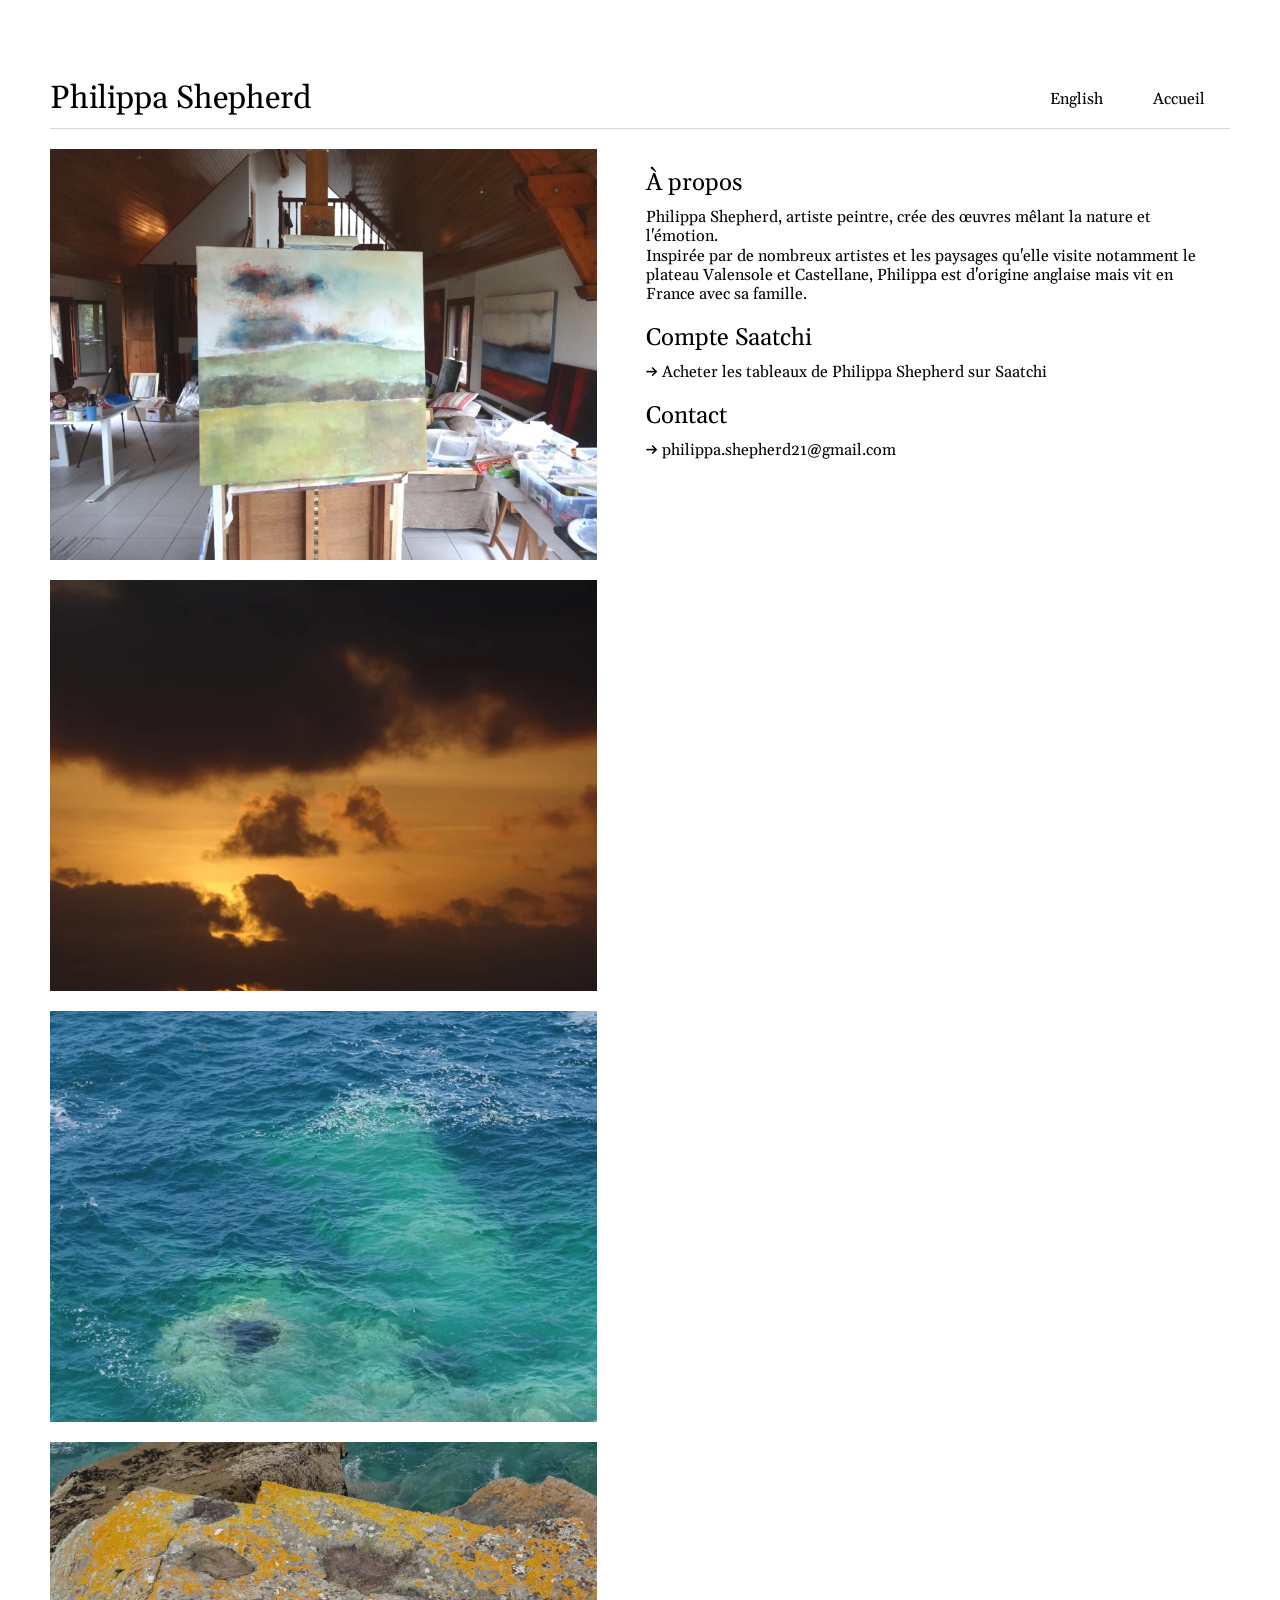
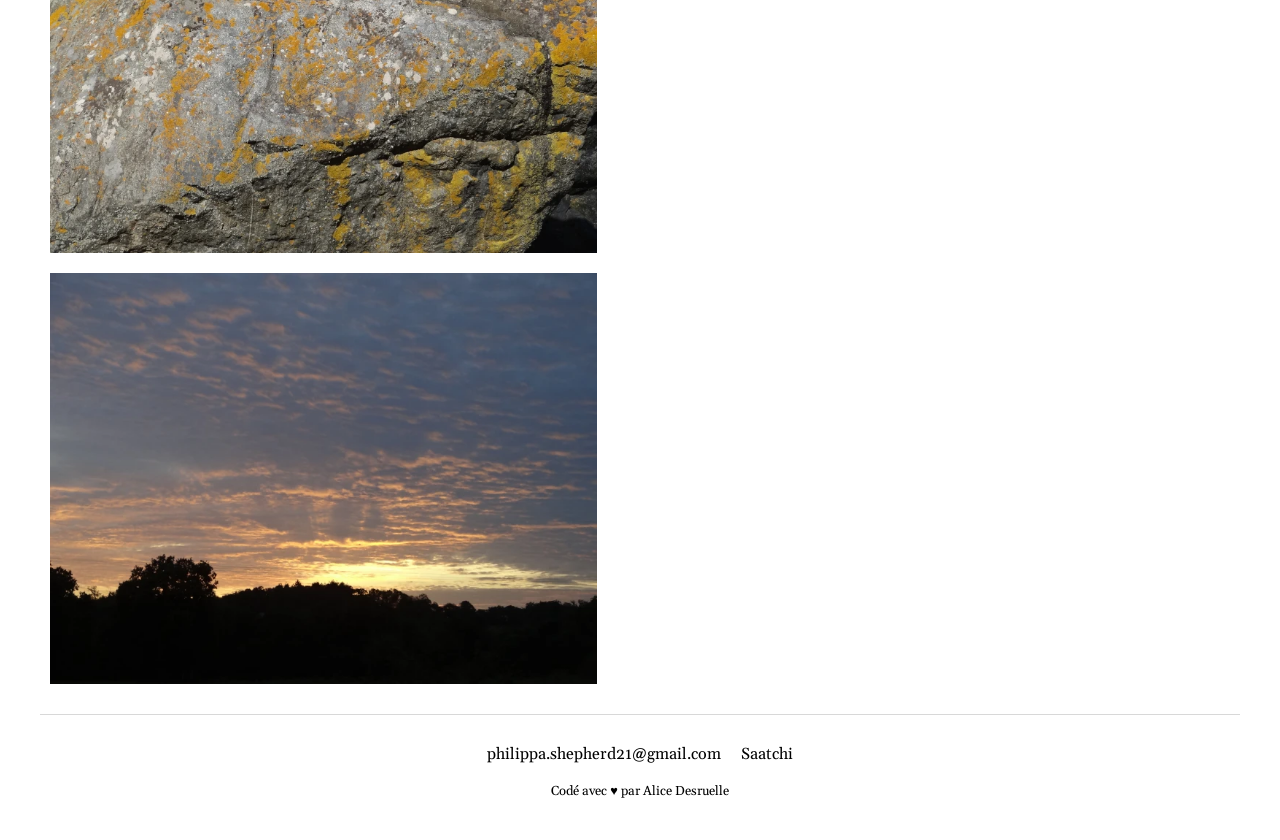
==== docs/a_propos.html @ d7d8f975 "first commit" ====
<!DOCTYPE HTML>
<html>
	<head>

		<!-- type de document, encodage des caractères -->
		<meta http-equiv="content-type" content="text/html; charset=utf-8">

		<!-- texte de description affiché par les moteurs de recherche -->
		<meta name="description" content="Philippa Shepherd, artiste peintre, crée des œuvres mêlant la nature et l'émotion.">

		<!-- ne pas empêcher le référencement -->
		<meta name="robots" content="index,follow">

		<meta property="og:title" content="Philippa Shepherd | Artiste">
		<meta property="og:description" content="Philippa Shepherd, artiste peintre, crée des œuvres mêlant la nature et l'émotion.">

		<!-- pour les mobiles -->
		<meta name="viewport" content="width=device-width, user-scalable=yes, initial-scale=1.0" />

		<!-- titre affiché dans l'onglet du navigateur et sur les moteurs de recherche -->
		<title>Philippa Shepherd | Artiste Peintre</title>

		<link rel="stylesheet" href="css/style.css">
		<link rel="stylesheet" href="splide-4.1.3/splide-4.1.3/dist/css/splide.min.css">

		<!-- liens vers les fichiers et librairies JavaScript -->
		<script src="js/jquery-3.7.1.min.js"></script>
		<script src="js/script.js"></script>
		
	</head>

	<body>

		<a id="top"></a>

		<header>
			<h1>Philippa Shepherd</h1>
			<ul class="menu_accueil">
				<li><a class="menu-item" href="about.html">English</a></li>
				<li><a class="menu-item" href="index.html">Accueil</a></li>
			</ul>
		</header>

		<main>
			
			<section class="page_propos">
				<div class="images_propos">
					<img src="images/inspirations/visuel_1.webp">
					<img src="images/inspirations/visuel_3.webp">
					<img src="images/inspirations/visuel_6.webp">
					<img src="images/inspirations/visuel_7.webp">
					<img src="images/inspirations/visuel_8.webp">
				</div>	

				<div class="text_propos">
					<div class="p_propos">
						<h1>À propos</h1>
						<p>Philippa Shepherd, artiste peintre, crée des œuvres mêlant la nature et l'émotion.</p> 

						<p>Inspirée par de nombreux artistes et les paysages qu'elle visite notamment le plateau Valensole et Castellane, Philippa est d'origine anglaise mais vit en France avec sa famille. </p>
					</div>

					<div class="p_propos">
						<h1>Compte Saatchi</h1>
						<a href="https://www.saatchiart.com/en-fr/account/profile/424100">&#x2192; Acheter les tableaux de Philippa Shepherd sur Saatchi</a>
					</div>

					<div class="p_propos">
						<h1>Contact</h1>
						<a href="mailto:philippa.shepherd21@gmail.com" target="_blank">&#x2192; philippa.shepherd21@gmail.com</a>
					</div>
				</div>

			</section>
			
		</main>

		<footer>
			<ul class="footer_links">	
				<li>
					<a href="mailto:philippa.shepherd21@gmail.com" target="_blank">philippa.shepherd21@gmail.com</a>
				</li>
				
				
				<li>
					<a href="https://www.saatchiart.com/en-fr/account/profile/424100" target="_blank">Saatchi</a>
				</li>
			</ul>

			<a class="link_alice" href="https://purple-star-create.github.io/portfolio/" target="_blank">Codé avec &#9829; par Alice Desruelle</a>
		</footer>
		
	</body>
</html>
---- docs/css/style.css ----
/* ----------------------------- */
/* Reset CSS
/* ----------------------------- */

@charset "UTF-8";
html {
  /* on s'arrange pour que 1rem soit égal à 10px */
  font-size: 62.5%;
  /* IE9-IE11 */
  font-size: calc(1em * 0.625);
}

/* la suite du reset permet d'enlever les marges par défaut créées par les navigateurs */
/* et de donner un comportement plus intuitif aux principaux éléments */

html {
  box-sizing: border-box;
}
*,
*:before,
*:after {
  box-sizing: inherit;
}
html, body, div, span, applet, object, iframe,
h1, h2, h3, h4, h5, h6, p, blockquote, pre,
a, abbr, acronym, address, big, cite, code,
del, dfn, em, img, ins, kbd, q, s, samp,
small, strike, strong, sub, sup, tt, var,
b, u, i, center,
dl, dt, dd, ol, ul, li,
fieldset, form, label, legend,
table, caption, tbody, tfoot, thead, tr, th, td,
article, aside, canvas, details, embed, 
figure, figcaption, footer, header, hgroup, 
menu, nav, output, ruby, section, summary,
time, mark, audio, video {
  margin: 0;
  padding: 0;
  border: 0;
  vertical-align: baseline;
}
article, aside, details, figcaption, figure, 
footer, header, hgroup, menu, nav, section {
  display: block;
}
ol, ul, menu {
  list-style: none;
}
blockquote, q {
  quotes: none;
}
blockquote:before, blockquote:after,
q:before, q:after {
  content: '';
  content: none;
}
table {
  border-collapse: collapse;
  border-spacing: 0;
}
img{
  max-width: 100%;
  height: auto;
}
a{
  color: inherit;
  text-decoration: none;
}
h1, h2, h3, h4, h5{
  font-weight: normal;
}
*[role='button']{
	cursor: pointer;
	user-select: none;
}

/* ----------------------------- */
/* TYPO
/* ----------------------------- */

@font-face {
    font-family: 'AUTHENTICSans-60';
    src: url('../fonts/AUTHENTICSans-60.woff') format('woff');
    font-weight: normal;
    font-style: normal;
    font-display: swap;
}

@font-face {
    font-family: 'AUTHENTICSans-90';
    src: url('../fonts/AUTHENTICSans-90.woff') format('woff');
    font-weight: normal;
    font-style: normal;
    font-display: swap;
}

@font-face {
    font-family: 'AUTHENTICSans-130';
    src: url('../fonts/AUTHENTICSans-130.woff') format('woff');
    font-weight: normal;
    font-style: normal;
    font-display: swap;
}

@font-face {
    font-family: 'AUTHENTICSans-150';
    src: url('../fonts/AUTHENTICSans-150.woff') format('woff');
    font-weight: normal;
    font-style: normal;
    font-display: swap;
}

@font-face {
    font-family: 'Anton-Regular';
    src: url('../fonts/Anton-Regular.woff') format('woff');
    font-weight: normal;
    font-style: normal;
    font-display: swap;
}

@font-face {
    font-family: 'Gelasio-Regular';
    src: url('../fonts/Gelasio-Regular.woff') format('woff');
    font-weight: normal;
    font-style: normal;
    font-display: swap;
}


/* ----------------------------- */
/* Design général
/* ----------------------------- */

body{
  margin: 40px;
	font-family: 'Gelasio-Regular', Arial, sans-serif;
	font-size: 1.6rem; /* 1.6rem = 16px dans notre cas */
	line-height: 1.2;
}

/* ----------------------------- */
/* LAYOUT - HEADER
/* ----------------------------- */

header{
  display: flex;
  margin: 10px;
  margin-top: 80px;
  border-bottom: 1px solid #d8d8d8;
  align-items: center;
  justify-content: space-between;
}

h1{
  margin-bottom: 10px;
}

.menu_accueil{
  display: flex;
  margin-bottom: 10px;
}

.menu-item{
  margin: 25px;
}

.text{
  margin-top: 5px;
}

.little-text{
  margin-top: 5px;
  font-size: 0.8em;
  color: #6b6969;
}


/* ----------------------------- */
/* LAYOUT - GRID & CAROUSEL
/* ----------------------------- */

.title{
  margin: 10px;
  padding-top: 10px;
}

.grille{
  margin-top: 20px;
  display: grid;
  grid-template-columns: 1fr 1fr 1fr;
}

.container{
  margin: 10px;
}

#image-carousel{
  margin: 10px;
  max-width: 100%;
}

.splide__slide img {
  margin-top: 10px;
  width: 100%;
  height: 100%;
  object-fit: cover;
}

.titre_grille{
  margin: 10px;
}

/* ----------------------------- */
/* LAYOUT - A PROPOS
/* ----------------------------- */

.page_propos{
  display: flex;
  margin-top: 20px;
  margin-left: 10px;
  margin-right: 10px;
  margin-bottom: 10px;
}

.text_propos{
  width: 50vw;
  margin: 20px;
}

.p_propos{
  margin-bottom: 20px;
}

.images_propos{
  max-width: 45vw;
}

.images_propos img{
  width: 95%;
  margin-bottom: 15px;
}

/* ----------------------------- */
/* FOOTER
/* ----------------------------- */

footer{
  border-top: 1px solid #d8d8d8;
}

.footer_links{
  display: flex;
  margin-top: 20px;
  justify-content: center;
  align-items: center;
}

.footer_links li{
  margin: 10px;
}

.link_alice{
  display: flex;
  justify-content: center;
  font-size: 0.8em;
  margin: 10px;
}


/* ----------------------------- */
/* PHONES & SMALL SCREENS
/* ----------------------------- */

@media screen and (max-width: 730px){

  body{
    margin: 20px;
  }

  header{
    margin-top: 10px;
  }

  header h1{
    font-size: 130%;
  }

  .grille{
    margin-top: 20px;
    display: grid;
    grid-template-columns: 1fr ;
  }  

  .page_propos{
    display: flex;
    flex-wrap: wrap;
  }

  .text_propos{
    width: 100vw;
  }

  .images_propos{
    max-width: 100vw;
  }

  .title{
    font-size: 130%;
  }

}
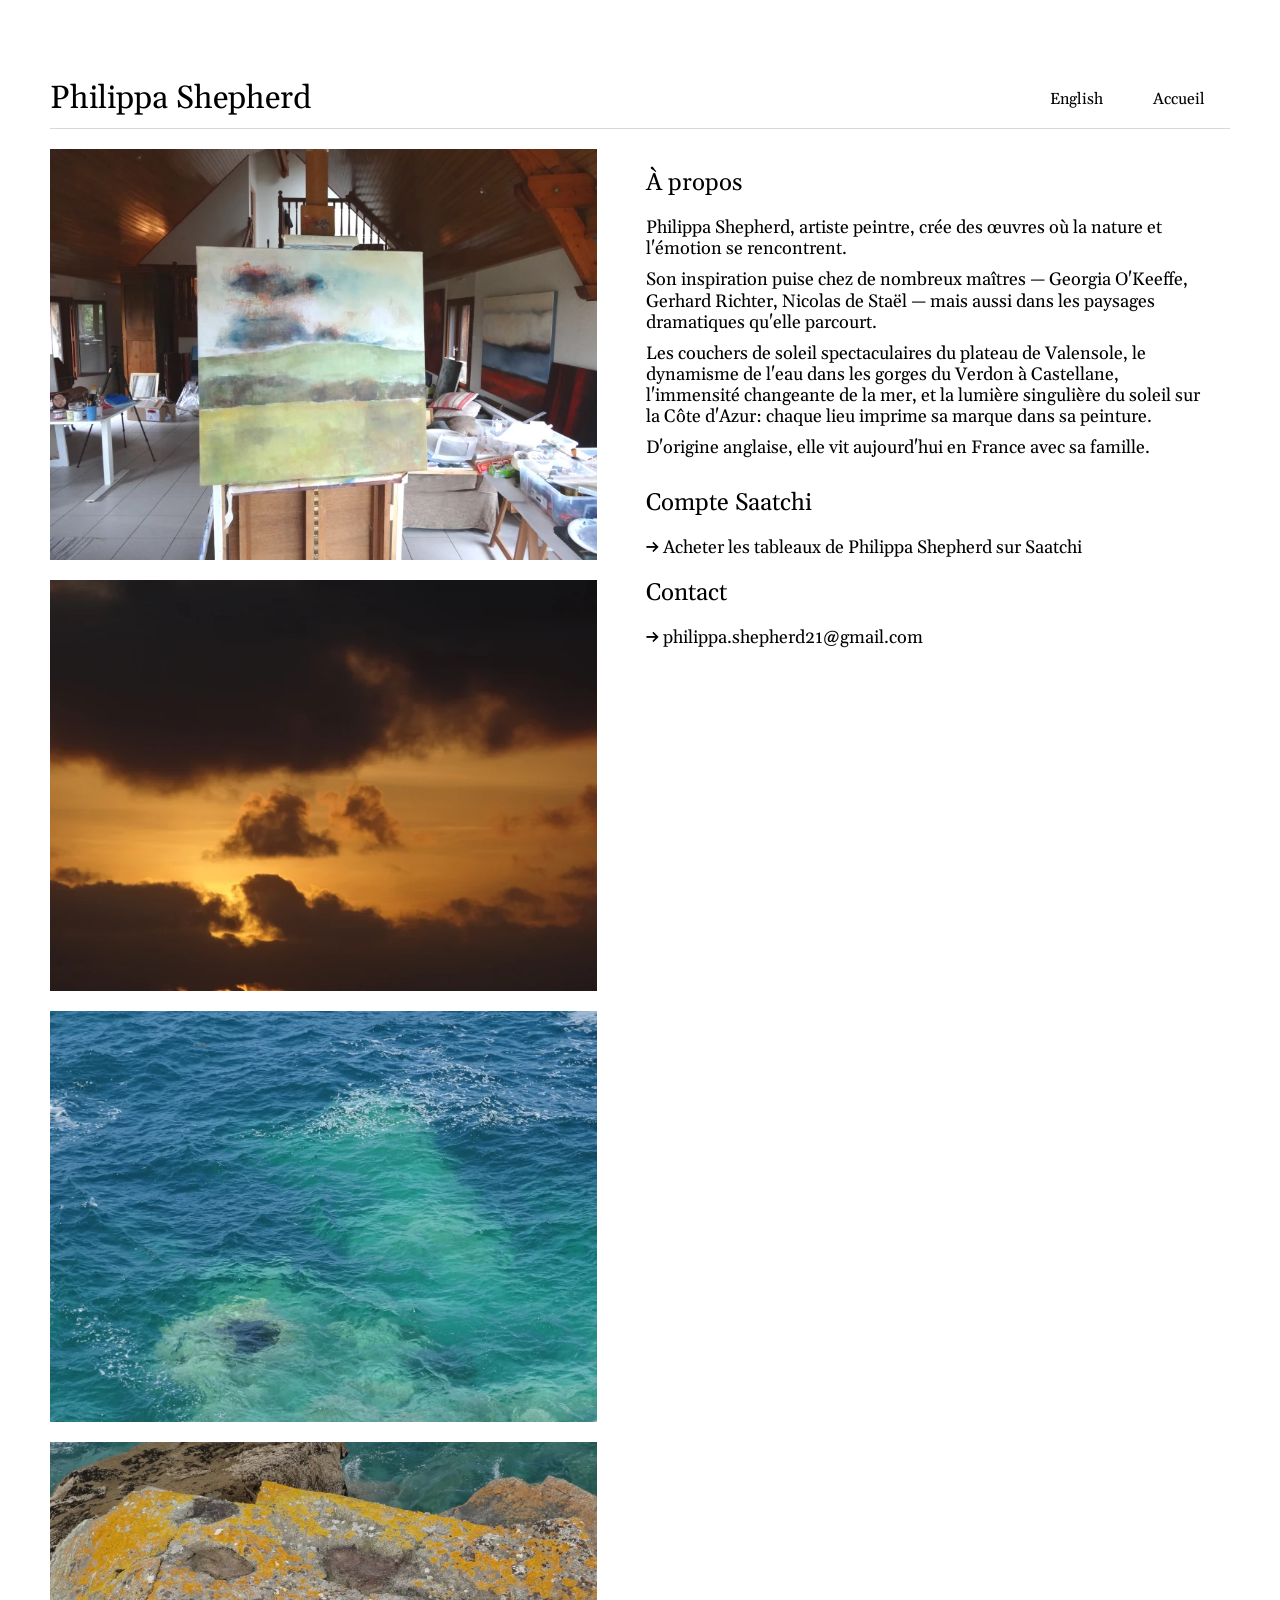
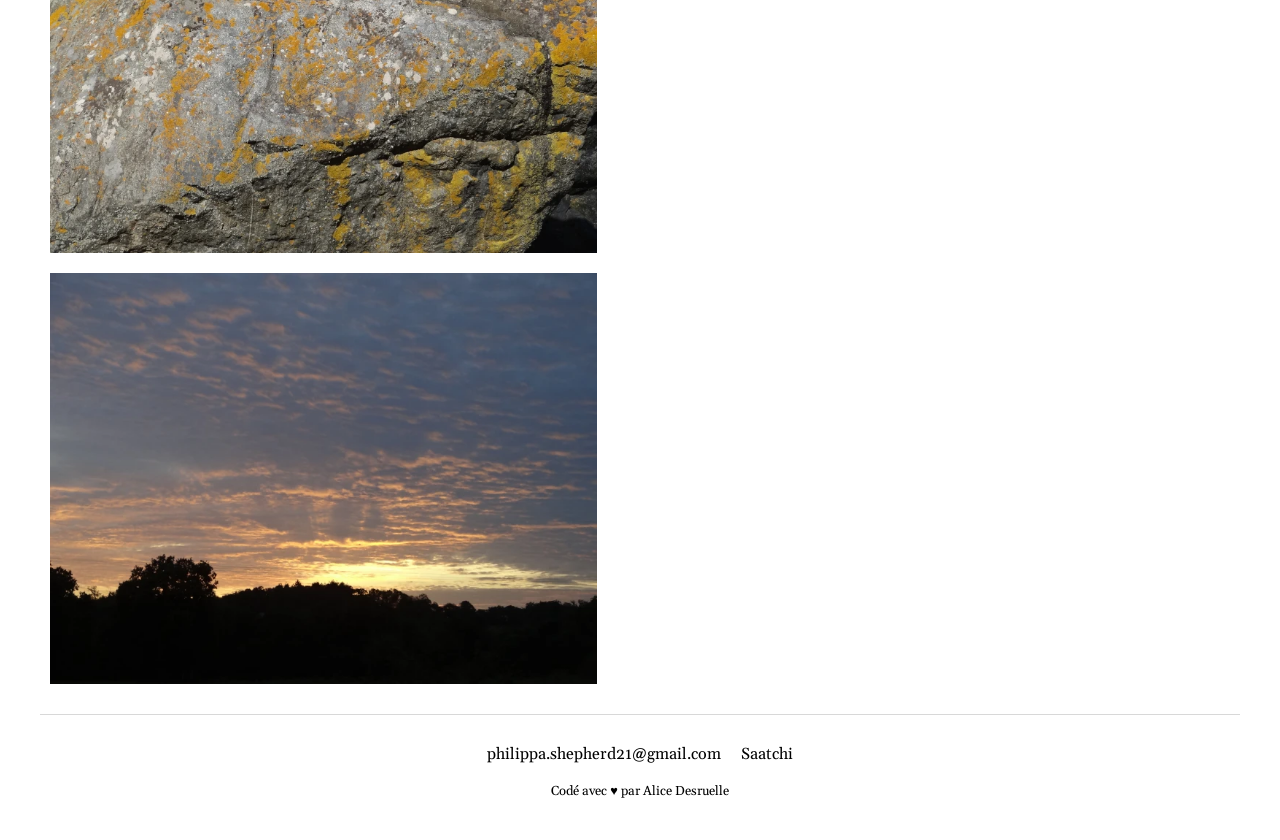
==== commit 1042e9f0: "added better text for "about" page + icon" ====
--- a/docs/a_propos.html
+++ b/docs/a_propos.html
@@ -19,6 +19,7 @@
 
 		<!-- titre affiché dans l'onglet du navigateur et sur les moteurs de recherche -->
 		<title>Philippa Shepherd | Artiste Peintre</title>
+		<link rel="icon" href="images/icon.webp" type="image/webp">
 
 		<link rel="stylesheet" href="css/style.css">
 		<link rel="stylesheet" href="splide-4.1.3/splide-4.1.3/dist/css/splide.min.css">
@@ -55,9 +56,13 @@
 				<div class="text_propos">
 					<div class="p_propos">
 						<h1>À propos</h1>
-						<p>Philippa Shepherd, artiste peintre, crée des œuvres mêlant la nature et l'émotion.</p> 
+						<p>Philippa Shepherd, artiste peintre, crée des œuvres où la nature et l'émotion se rencontrent.</p> 
 
-						<p>Inspirée par de nombreux artistes et les paysages qu'elle visite notamment le plateau Valensole et Castellane, Philippa est d'origine anglaise mais vit en France avec sa famille. </p>
+						<p>Son inspiration puise chez de nombreux maîtres — Georgia O'Keeffe, Gerhard Richter, Nicolas de Staël — mais aussi dans les paysages dramatiques qu'elle parcourt.</p> 
+
+						<p>Les couchers de soleil spectaculaires du plateau de Valensole, le dynamisme de l'eau dans les gorges du Verdon à Castellane, l'immensité changeante de la mer, et la lumière singulière du soleil sur la Côte d'Azur: chaque lieu imprime sa marque dans sa peinture.</p>
+
+						<p>D'origine anglaise, elle vit aujourd'hui en France avec sa famille.</p>
 					</div>
 
 					<div class="p_propos">
--- a/docs/css/style.css
+++ b/docs/css/style.css
@@ -151,7 +151,7 @@
   justify-content: space-between;
 }
 
-h1{
+header h1{
   margin-bottom: 10px;
 }
 
@@ -181,11 +181,10 @@
 
 .title{
   margin: 10px;
-  padding-top: 10px;
+  padding-top: 20px;
 }
 
 .grille{
-  margin-top: 20px;
   display: grid;
   grid-template-columns: 1fr 1fr 1fr;
 }
@@ -227,6 +226,19 @@
   margin: 20px;
 }
 
+.p_propos p{
+  padding-bottom: 10px;
+  font-size: 110%;
+}
+
+.p_propos a{
+  font-size: 110%;
+}
+
+.p_propos h1{
+  margin-bottom: 20px;
+}
+
 .p_propos{
   margin-bottom: 20px;
 }
@@ -282,11 +294,14 @@
   }
 
   header h1{
-    font-size: 130%;
+    font-size: 110%;
+  }
+
+  header li{
+    font-size: 90%;
   }
 
   .grille{
-    margin-top: 20px;
     display: grid;
     grid-template-columns: 1fr ;
   }  
@@ -300,12 +315,17 @@
     width: 100vw;
   }
 
+  .p_propos a, .p_propos p{
+   font-size: 110%;
+  }
+
   .images_propos{
     max-width: 100vw;
   }
 
   .title{
     font-size: 130%;
+    padding-top: 10px;
   }
 
 }
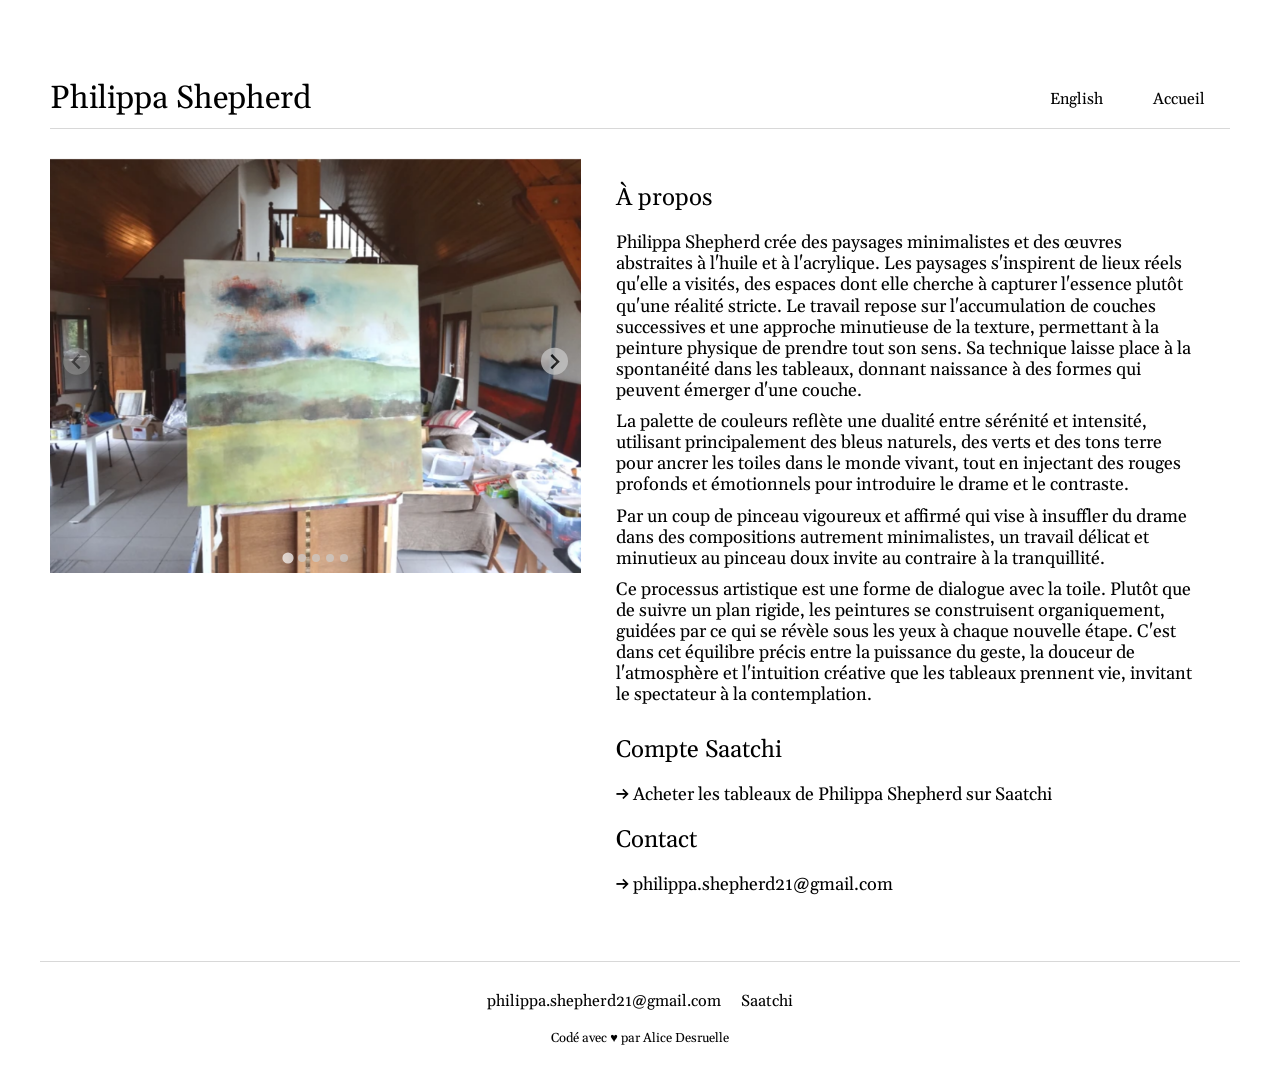
==== commit 45a358c2: "carousel add on about page and text change" ====
--- a/docs/a_propos.html
+++ b/docs/a_propos.html
@@ -27,6 +27,7 @@
 		<!-- liens vers les fichiers et librairies JavaScript -->
 		<script src="js/jquery-3.7.1.min.js"></script>
 		<script src="js/script.js"></script>
+		<script src="splide-4.1.3/splide-4.1.3/dist/js/splide.min.js"></script>
 		
 	</head>
 
@@ -45,24 +46,45 @@
 		<main>
 			
 			<section class="page_propos">
-				<div class="images_propos">
-					<img src="images/inspirations/visuel_1.webp">
-					<img src="images/inspirations/visuel_3.webp">
-					<img src="images/inspirations/visuel_6.webp">
-					<img src="images/inspirations/visuel_7.webp">
-					<img src="images/inspirations/visuel_8.webp">
-				</div>	
+				<section class="images_propos">
+					<section id="image-carousel" class="splide" aria-label="Beautiful Images">
+						<div class="splide__track">
+							<ul class="splide__list">
+								<li class="splide__slide">
+									<img src="images/inspirations/visuel_1.webp" alt="">
+								</li>
+								<li class="splide__slide">
+									<img src="images/inspirations/visuel_3.webp" alt="">
+								</li>
+								<li class="splide__slide">
+									<img src="images/inspirations/visuel_6.webp" alt="">
+								</li>
+								<li class="splide__slide">
+									<img src="images/inspirations/visuel_7.webp" alt="">
+								</li>
+								<li class="splide__slide">
+									<img src="images/inspirations/visuel_8.webp" alt="">
+								</li>
+							</ul>
+						</div>
+					</section>
+				</section>
+
+			<script>
+				
+  				new Splide( '#image-carousel' ).mount();
+			</script>	
 
 				<div class="text_propos">
 					<div class="p_propos">
 						<h1>À propos</h1>
-						<p>Philippa Shepherd, artiste peintre, crée des œuvres où la nature et l'émotion se rencontrent.</p> 
+						<p>Philippa Shepherd crée des paysages minimalistes et des œuvres abstraites à l'huile et à l'acrylique. Les paysages s'inspirent de lieux réels qu'elle a visités, des espaces dont elle cherche à capturer l'essence plutôt qu'une réalité stricte. Le travail repose sur l'accumulation de couches successives et une approche minutieuse de la texture, permettant à la peinture physique de prendre tout son sens. Sa technique laisse place à la spontanéité dans les tableaux, donnant naissance à des formes qui peuvent émerger d'une couche.</p> 
 
-						<p>Son inspiration puise chez de nombreux maîtres — Georgia O'Keeffe, Gerhard Richter, Nicolas de Staël — mais aussi dans les paysages dramatiques qu'elle parcourt.</p> 
+						<p>La palette de couleurs reflète une dualité entre sérénité et intensité, utilisant principalement des bleus naturels, des verts et des tons terre pour ancrer les toiles dans le monde vivant, tout en injectant des rouges profonds et émotionnels pour introduire le drame et le contraste.</p> 
 
-						<p>Les couchers de soleil spectaculaires du plateau de Valensole, le dynamisme de l'eau dans les gorges du Verdon à Castellane, l'immensité changeante de la mer, et la lumière singulière du soleil sur la Côte d'Azur: chaque lieu imprime sa marque dans sa peinture.</p>
+						<p>Par un coup de pinceau vigoureux et affirmé qui vise à insuffler du drame dans des compositions autrement minimalistes, un travail délicat et minutieux au pinceau doux invite au contraire à la tranquillité.</p>
 
-						<p>D'origine anglaise, elle vit aujourd'hui en France avec sa famille.</p>
+						<p>Ce processus artistique est une forme de dialogue avec la toile. Plutôt que de suivre un plan rigide, les peintures se construisent organiquement, guidées par ce qui se révèle sous les yeux à chaque nouvelle étape. C'est dans cet équilibre précis entre la puissance du geste, la douceur de l'atmosphère et l'intuition créative que les tableaux prennent vie, invitant le spectateur à la contemplation.</p>
 					</div>
 
 					<div class="p_propos">
@@ -92,7 +114,7 @@
 				</li>
 			</ul>
 
-			<a class="link_alice" href="https://purple-star-create.github.io/portfolio/" target="_blank">Codé avec &#9829; par Alice Desruelle</a>
+			<a class="link_alice" href="https://www.alicedesruelle.com/" target="_blank">Codé avec &#9829; par Alice Desruelle</a>
 		</footer>
 		
 	</body>
--- a/docs/css/style.css
+++ b/docs/css/style.css
@@ -194,8 +194,11 @@
 }
 
 #image-carousel{
-  margin: 10px;
   max-width: 100%;
+}
+
+.carousel_accueil{
+  margin: 10px;
 }
 
 .splide__slide img {
@@ -223,7 +226,7 @@
 
 .text_propos{
   width: 50vw;
-  margin: 20px;
+  margin: 35px;
 }
 
 .p_propos p{
@@ -244,11 +247,11 @@
 }
 
 .images_propos{
-  max-width: 45vw;
+  max-width: 45%;
 }
 
 .images_propos img{
-  width: 95%;
+  width: 100%;
   margin-bottom: 15px;
 }
 
@@ -313,6 +316,8 @@
 
   .text_propos{
     width: 100vw;
+    margin: 10px;
+    margin-top: 25px;
   }
 
   .p_propos a, .p_propos p{
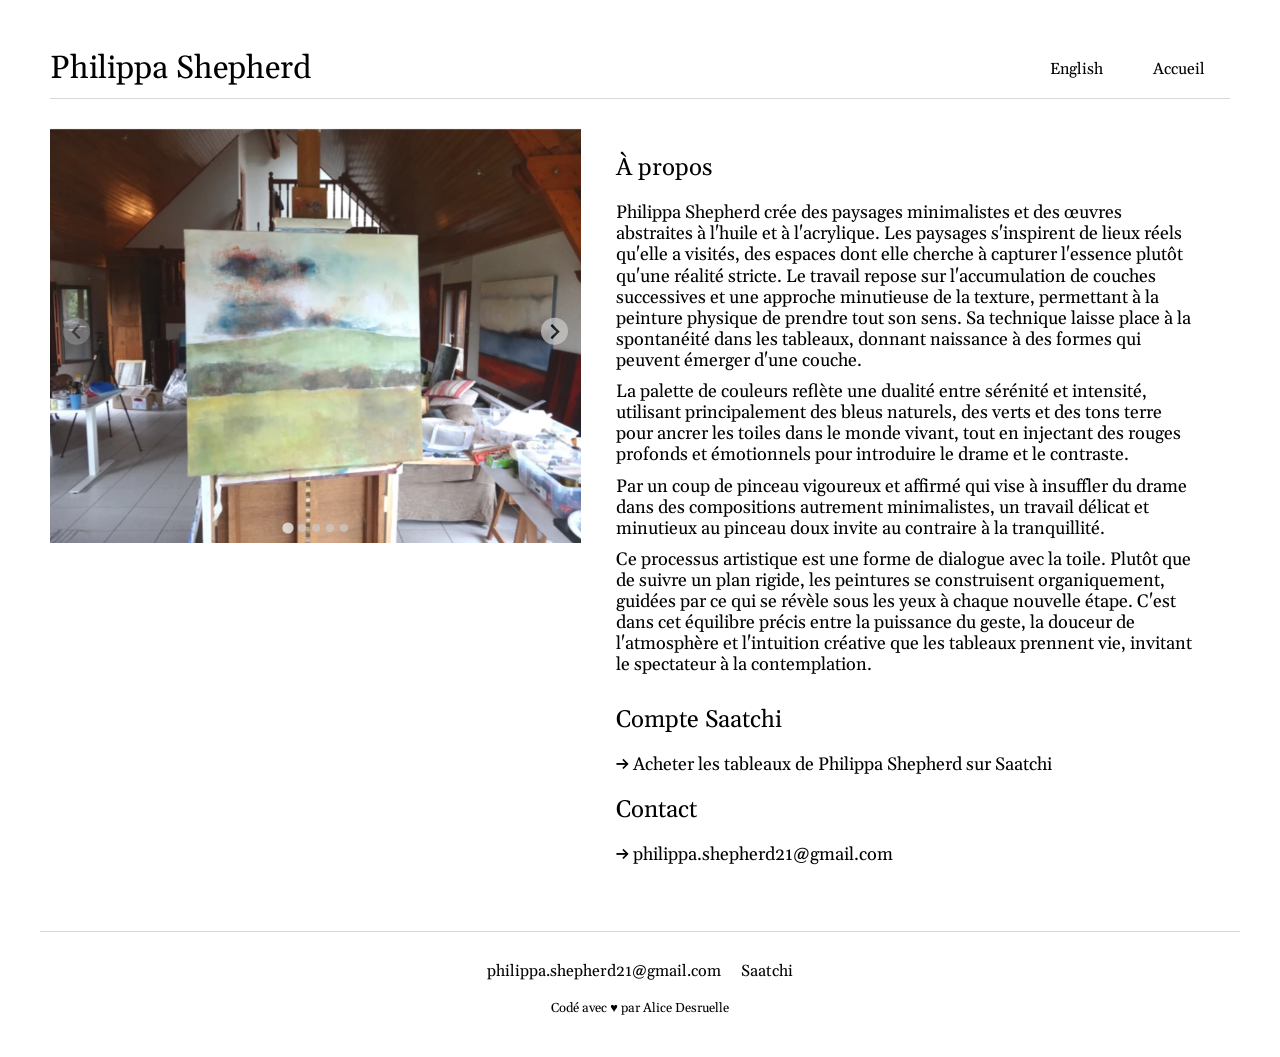
==== commit 40fd94dc: "added links + changed header margin" ====
--- a/docs/a_propos.html
+++ b/docs/a_propos.html
@@ -36,7 +36,7 @@
 		<a id="top"></a>
 
 		<header>
-			<h1>Philippa Shepherd</h1>
+			<h1><a href="index.html">Philippa Shepherd</a></h1>
 			<ul class="menu_accueil">
 				<li><a class="menu-item" href="about.html">English</a></li>
 				<li><a class="menu-item" href="index.html">Accueil</a></li>
--- a/docs/css/style.css
+++ b/docs/css/style.css
@@ -145,7 +145,7 @@
 header{
   display: flex;
   margin: 10px;
-  margin-top: 80px;
+  margin-top: 50px;
   border-bottom: 1px solid #d8d8d8;
   align-items: center;
   justify-content: space-between;
